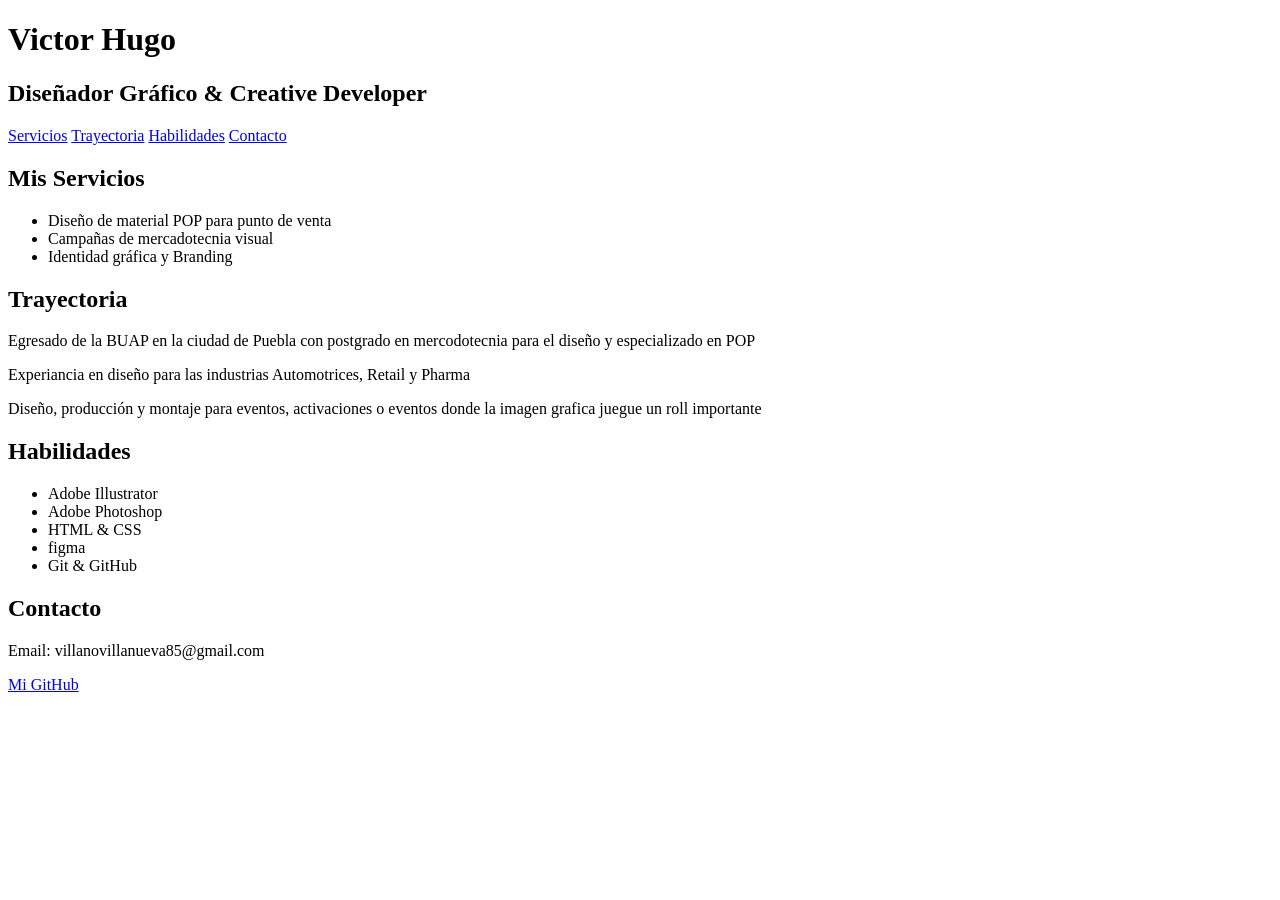
==== index.html @ 028a3ffd "mi primera pagina web" ====
<!DOCTYPE html>
<html lang="es">
    <head>
        <meta charset="UTF-8">
        <title>Victor Hugo - Creative Developer</title>
    </head>

    <body>

        <header>
            <h1>Victor Hugo</h1>
            <h2>Diseñador Gráfico & Creative Developer</h2>
        </header>

        <nav>
            <a href="#servicios">Servicios</a>
            <a href="#trayectoria">Trayectoria</a>
            <a href="#habilidades">Habilidades</a>
            <a href="#contacto">Contacto</a>
        </nav>

        <main>
            <section id="servicios">
                <h2>Mis Servicios</h2>
                <ul>
                    <li>Diseño de material POP para punto de venta </li>
                    <li>Campañas de mercadotecnia visual</li>
                    <li>Identidad gráfica y Branding</li>
                </ul>
            </section>

            <section id="trayectoria">
                <h2>Trayectoria</h2>
                <p>Egresado de la BUAP en la ciudad de Puebla con postgrado en mercodotecnia para el diseño y especializado en POP </p>
                <p>Experiancia en diseño para las industrias Automotrices, Retail y Pharma</p>
                <p>Diseño, producción y montaje para eventos, activaciones o eventos donde la imagen grafica juegue un roll importante</p>
            </section>

            <section id="habilidades">
                <h2>Habilidades</h2>
                <ul>
                    <li>Adobe Illustrator</li>
                    <li>Adobe Photoshop</li>
                    <li>HTML & CSS</li>
                    <li>figma</li>
                    <li>Git & GitHub</li>
                </ul>
            </section>

        </main>
        
        <footer id="contacto">
            <h2>Contacto</h2>
            <p>Email: villanovillanueva85@gmail.com</p>
            <a href="https://github.com/VillanoCyb">Mi GitHub</a>
        </footer>

    </body>
</html>
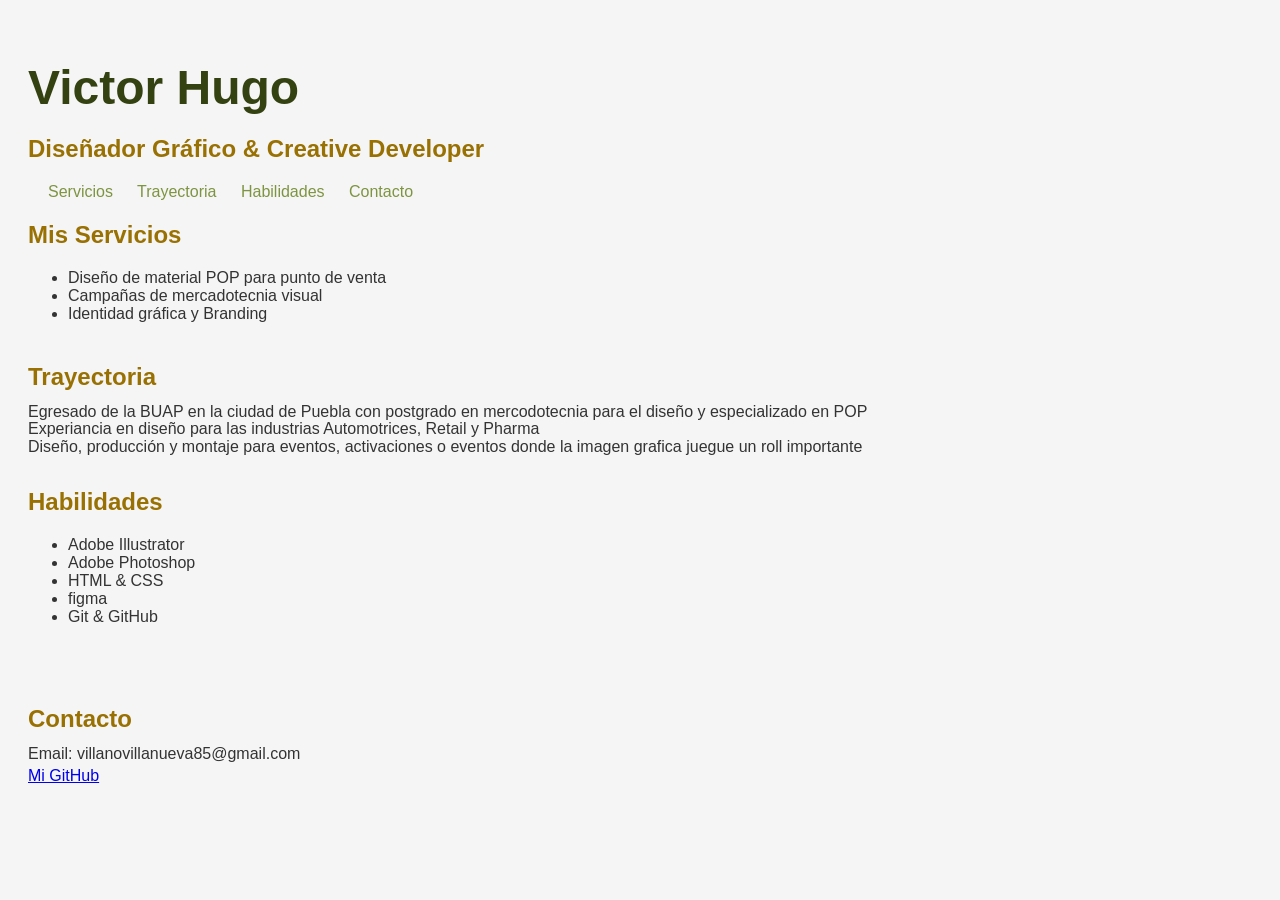
==== commit 40bb4fed: "agrego estilos css semana 2" ====
--- a/index.html
+++ b/index.html
@@ -2,6 +2,7 @@
 <html lang="es">
     <head>
         <meta charset="UTF-8">
+        <link rel="stylesheet" href="estilos.css">
         <title>Victor Hugo - Creative Developer</title>
     </head>
 
--- a/estilos.css
+++ b/estilos.css
@@ -0,0 +1,54 @@
+body {
+    font-family: Arial, Helvetica, sans-serif;
+    background-color: #f5f5f5;
+    color: #333333;
+}
+
+h1 {
+    color: #344212;
+    font-size: 48px;
+}
+
+h2 {
+    color: #997103;
+}
+
+body {
+    max-width: 900;
+    margin: 50 auto;
+    padding: 20px;
+}
+
+nav {
+    margin: 20px;
+}
+
+nav a {
+    margin-right: 20px;
+    color: #7d9440;
+    text-decoration: none;
+}
+
+nav a:hover {
+    color: #07bff7;
+}
+
+h1 {
+    font-size: 48px;
+    margin-bottom: 8px;
+}
+
+p {
+    line-height: 1.6px;
+    margin-bottom: 12px;
+}
+
+section {
+    margin-bottom: 40px;
+}
+
+footer {
+    border-top: 2x solid #457b9d;
+    padding-top: 20px;
+    margin-top: 40px;
+}
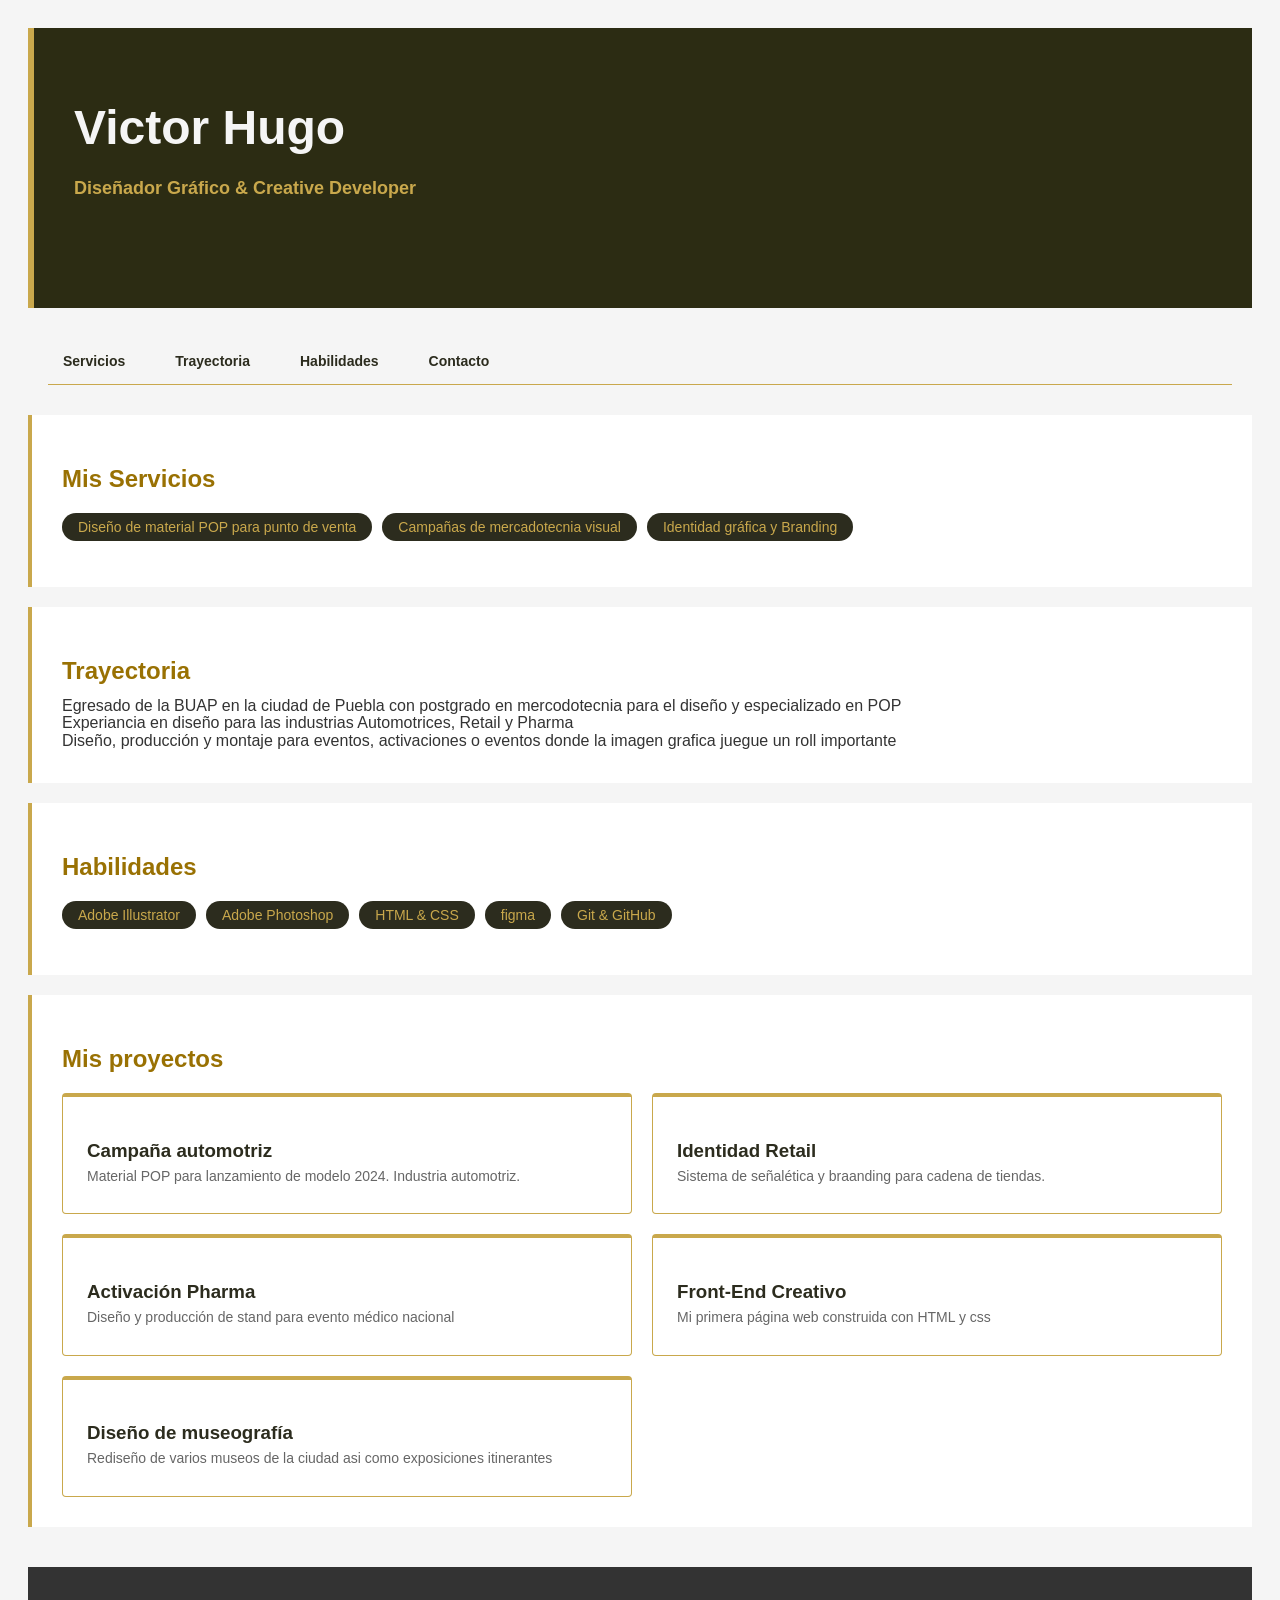
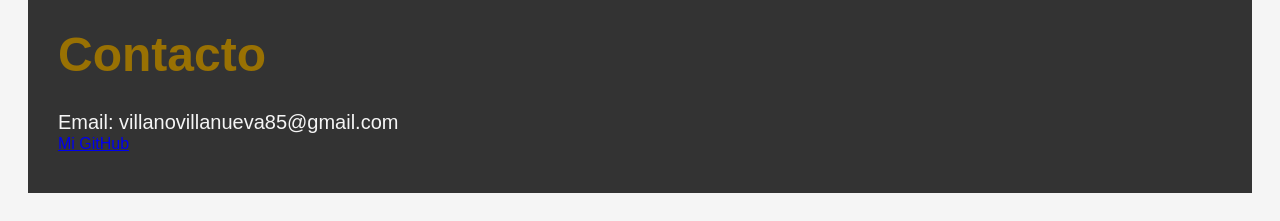
==== commit 0df231b5: "css grid semana 2" ====
--- a/index.html
+++ b/index.html
@@ -48,6 +48,41 @@
                 </ul>
             </section>
 
+            <section id="proyectos">
+                <h2>Mis proyectos</h2>
+
+                <div class="grid-proyectos">
+
+                    <div class="tarjeta">
+                        <h3>Campaña automotriz</h3>
+                        <p>Material POP para lanzamiento de modelo 2024. Industria automotriz.</p>
+                    </div>
+
+                    <div class="tarjeta">
+                        <h3>Identidad Retail</h3>
+                        <p>Sistema de señalética y braanding para cadena de tiendas.</p>
+                    </div>
+
+                    <div class="tarjeta">
+                        <h3>Activación Pharma</h3>
+                        <p>Diseño y producción de stand para evento médico nacional</p>
+                    </div>
+                    
+                    <div class="tarjeta">
+                        <h3>Front-End Creativo</h3>
+                        <p>Mi primera página web construida con HTML y css</p>
+                    </div>
+
+                    <div class="tarjeta">
+                        <h3>Diseño de museografía</h3>
+                        <p>Rediseño de varios museos de la ciudad asi como exposiciones itinerantes</p>
+                    </div>
+
+                </div>
+
+
+            </section>
+
         </main>
         
         <footer id="contacto">
--- a/estilos.css
+++ b/estilos.css
@@ -51,4 +51,115 @@
     border-top: 2x solid #457b9d;
     padding-top: 20px;
     margin-top: 40px;
+}
+
+header {
+    background-color: #2c2c13;
+    color: #f5f5f5;
+    padding: 40px;
+    margin-bottom: 30px;
+    border-left: 6px solid #c9a84c;
+}
+
+header h1 {
+    color: #f5f5f5;
+    margin-bottom: 8px;
+}
+
+header h2 {
+    color: #c9a84c;
+    font-size: 18px;
+}
+
+section {
+    background-color: #ffffff;
+    padding: 30px;
+    margin-bottom: 20px;
+    border-left: 4px solid #c9a84c;
+}
+
+footer {
+    background-color: #333333;
+    padding-top: 20;
+    padding-bottom: 40px;
+    padding-left: 30px;
+}
+
+footer h2 {
+    font-size: 48px;
+}
+
+footer p {
+    color: #f5f5f5;
+    font-size: 20px;
+}
+
+nav {
+    display: flex;
+    flex-direction: row;
+    justify-content: flex-start;
+    gap: 30px;
+    padding: 15px;
+    border-bottom: 1px solid #c9a84c;
+    margin-bottom: 30px;
+}
+
+nav a {
+    text-decoration: none;
+    color: #2c2c1e;
+    font-weight: bold;
+    font-size: 14px;
+}
+
+nav a:hover {
+    color: #c9a84c;
+}
+
+header {
+    display: flex;
+    flex-direction: column;
+    justify-content: flex-start;
+    min-height: 200px;
+}
+
+section ul {
+    display: flex;
+    flex-wrap: wrap;
+    gap: 10px;
+    list-style: none;
+    padding: 0;
+}
+
+section ul li {
+    background-color: #2c2c1e;
+    color: #c9a84c;
+    padding:  6px 16px ;
+    border-radius: 20px;
+    font-size: 14px;
+}
+
+.grid-proyectos {
+    display: grid;
+    grid-template-columns: repeat(2, 1fr);
+    gap: 20px;
+    margin-top: 20px;
+}
+
+.tarjeta {
+    background-color: #ffffff;
+    border: 0.5px solid #c9a84c;
+    border-top: 4px solid  #c9a84c;
+    padding: 24px;
+    border-radius: 4px;
+}
+
+.tarjeta h3 {
+    color: #2c2c1e;
+    margin-bottom: 8px;
+}
+
+.tarjeta p {
+    color: #666;
+    font-size: 14px;
+    line-height: 1.6 px;
 }
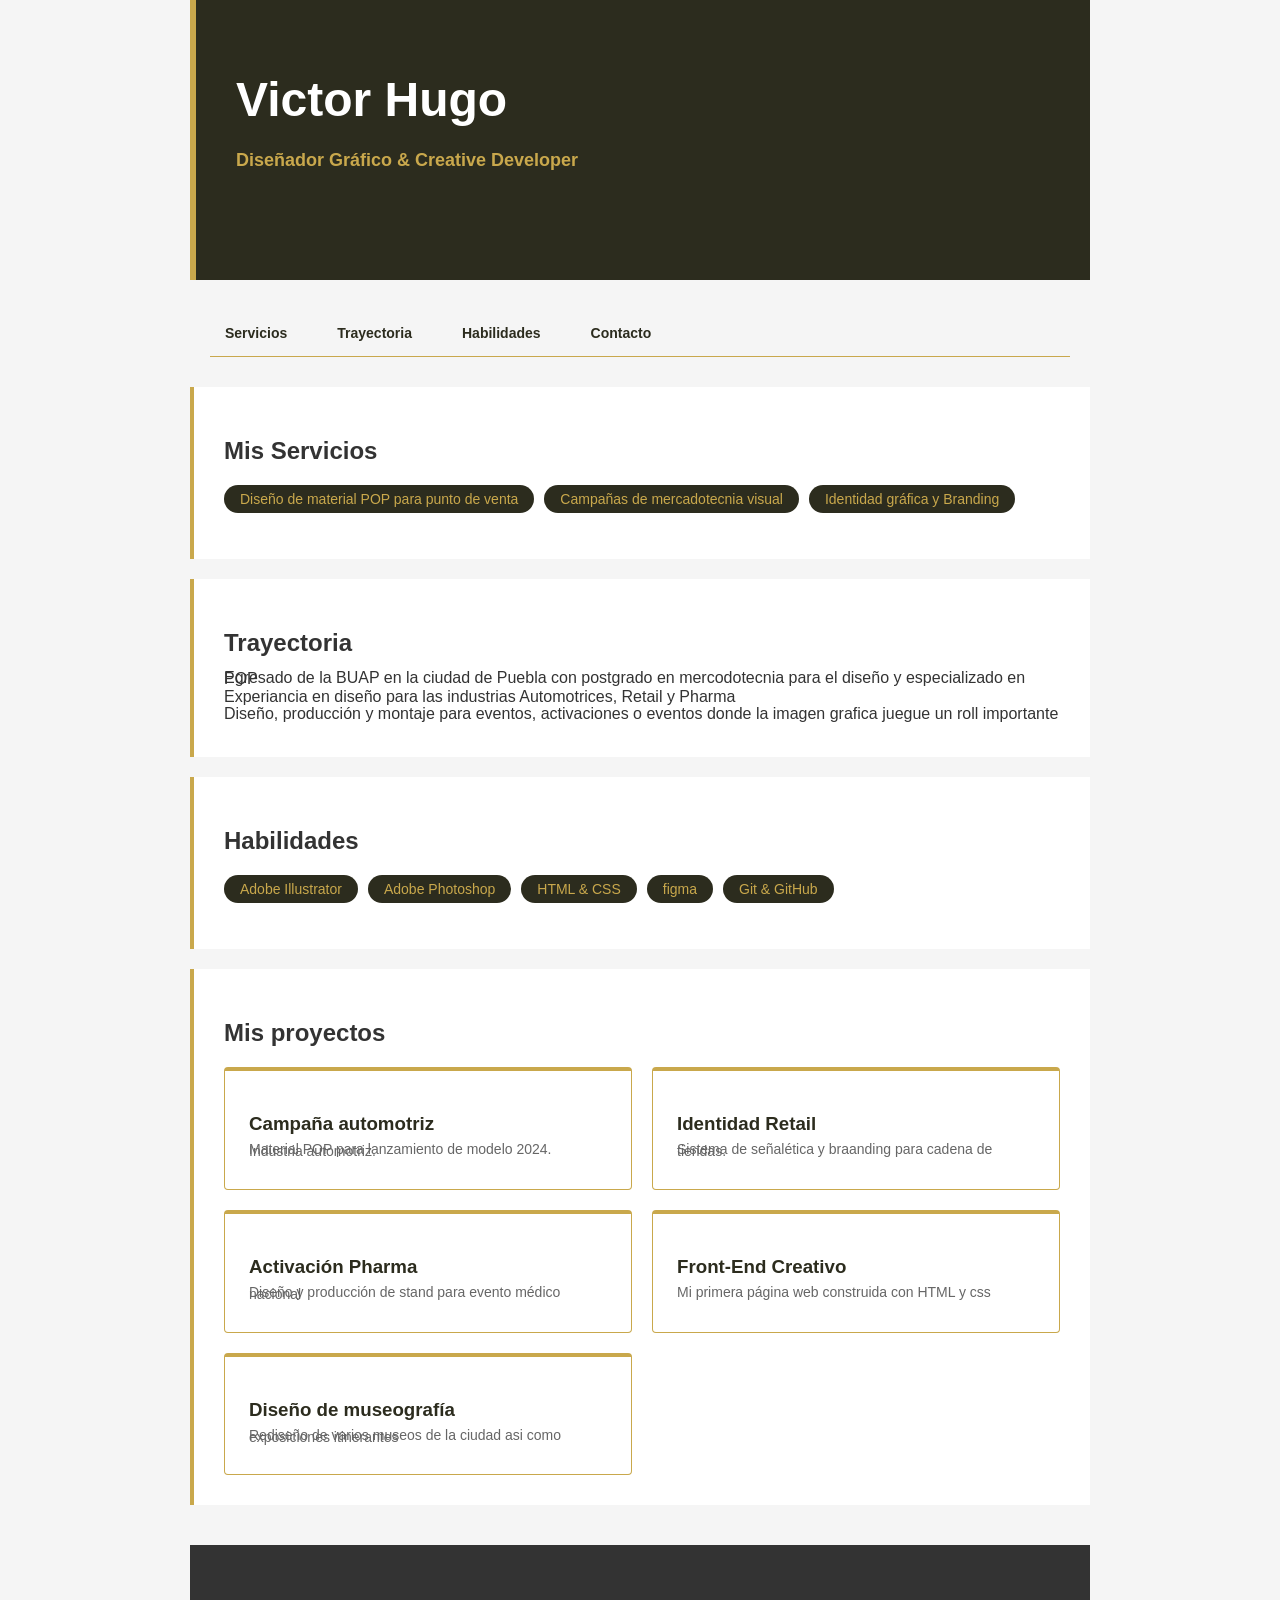
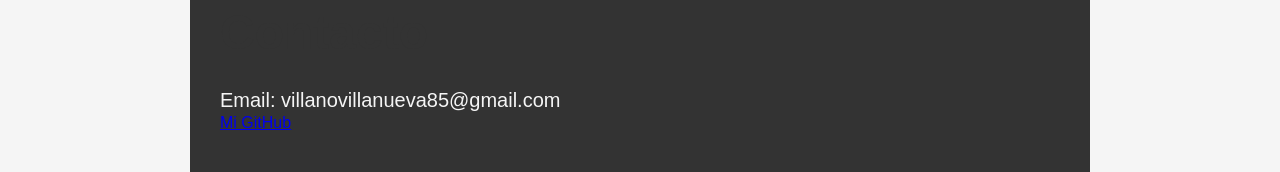
==== commit b0e840ae: "variables css y google fonts semana2" ====
--- a/index.html
+++ b/index.html
@@ -2,6 +2,9 @@
 <html lang="es">
     <head>
         <meta charset="UTF-8">
+        <link rel="preconnect" href="https://fonts.googleapis.com">
+        <link rel="preconnect" href="https://fonts.gstatic.com" crossorigin>
+        <link href="https://fonts.googleapis.com/css2?family=Playfair+Display:ital,wght@0,400..900;1,400..900&display=swap" rel="stylesheet">
         <link rel="stylesheet" href="estilos.css">
         <title>Victor Hugo - Creative Developer</title>
     </head>
--- a/estilos.css
+++ b/estilos.css
@@ -1,23 +1,39 @@
-body {
-    font-family: Arial, Helvetica, sans-serif;
-    background-color: #f5f5f5;
-    color: #333333;
-}
-
-h1 {
-    color: #344212;
-    font-size: 48px;
-}
-
-h2 {
-    color: #997103;
+:root {
+    --color-primario: #2c2c1e;
+    --color-acento: #c9a84c;
+    --color-fondo: #f5f5f5;
+    --color-texto: #333333;
+    --color-blanco: #ffffff;
+    --fuente-titulo: 'Playfair Displa', serif;
 }
 
 body {
-    max-width: 900;
-    margin: 50 auto;
-    padding: 20px;
+    font-family: Arial, Helvetica, sans-serif;
+    background-color: var(--color-fondo);
+    color: var(--color-texto);
+    max-width: 900px;
+    margin: 0 auto;
+    padding: 4opx 20px;
 }
+
+h1 h2 h3 {
+    font-family: var(--fuente-titulo);
+}
+
+header {
+    background-color: var(--color-primario);
+    border-left: var(--color-acento);
+}
+
+header h1 {
+    color: var(--color-blanco);
+}
+
+header h2 {
+    color: var(--color-acento);
+}
+
+
 
 nav {
     margin: 20px;
@@ -54,28 +70,28 @@
 }
 
 header {
-    background-color: #2c2c13;
-    color: #f5f5f5;
+    background-color: var(--color-primario);
+    color: var(--color-blanco);
     padding: 40px;
     margin-bottom: 30px;
-    border-left: 6px solid #c9a84c;
+    border-left: 6px solid var(--color-acento);
 }
 
 header h1 {
-    color: #f5f5f5;
+    color: var(--color-blanco);
     margin-bottom: 8px;
 }
 
 header h2 {
-    color: #c9a84c;
+    color: var(--color-acento);
     font-size: 18px;
 }
 
 section {
-    background-color: #ffffff;
+    background-color: var(--color-blanco);
     padding: 30px;
     margin-bottom: 20px;
-    border-left: 4px solid #c9a84c;
+    border-left: 4px solid var(--color-acento);
 }
 
 footer {
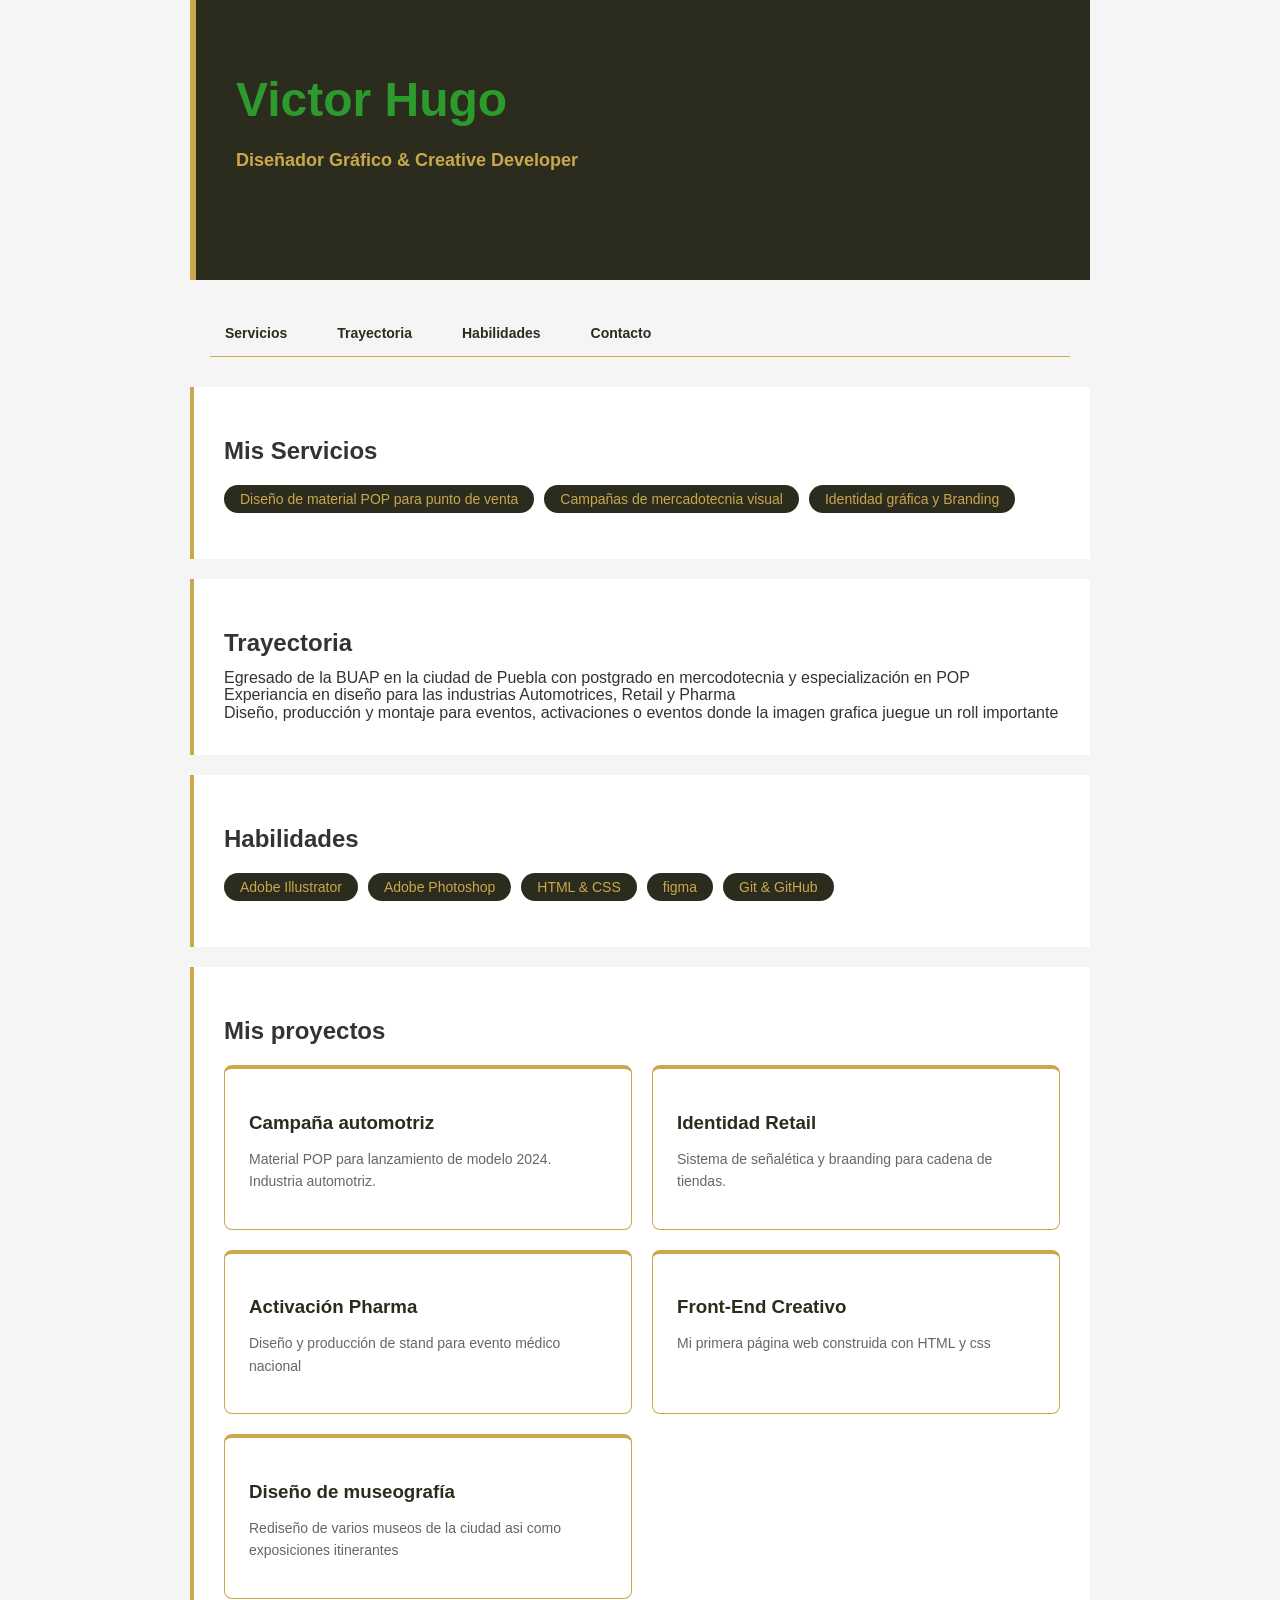
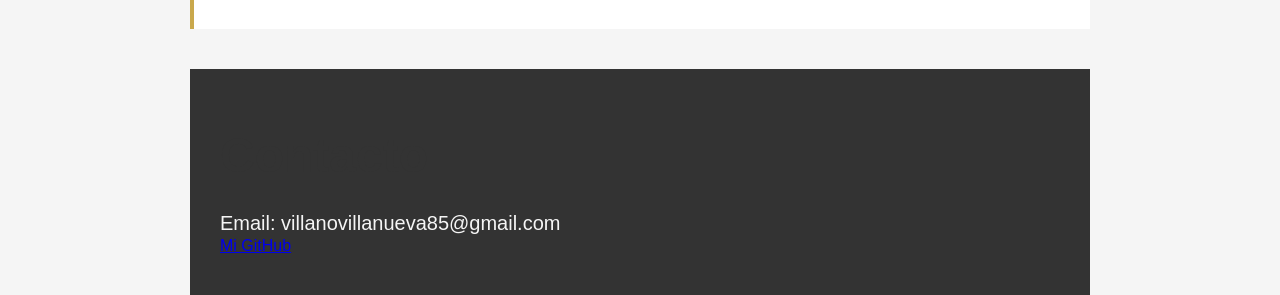
==== commit e0538547: "repaso semana 2 completo" ====
--- a/index.html
+++ b/index.html
@@ -35,7 +35,7 @@
 
             <section id="trayectoria">
                 <h2>Trayectoria</h2>
-                <p>Egresado de la BUAP en la ciudad de Puebla con postgrado en mercodotecnia para el diseño y especializado en POP </p>
+                <p>Egresado de la BUAP en la ciudad de Puebla con postgrado en mercodotecnia y especialización en POP </p>
                 <p>Experiancia en diseño para las industrias Automotrices, Retail y Pharma</p>
                 <p>Diseño, producción y montaje para eventos, activaciones o eventos donde la imagen grafica juegue un roll importante</p>
             </section>
@@ -80,12 +80,8 @@
                         <h3>Diseño de museografía</h3>
                         <p>Rediseño de varios museos de la ciudad asi como exposiciones itinerantes</p>
                     </div>
-
                 </div>
-
-
             </section>
-
         </main>
         
         <footer id="contacto">
--- a/estilos.css
+++ b/estilos.css
@@ -5,6 +5,8 @@
     --color-texto: #333333;
     --color-blanco: #ffffff;
     --fuente-titulo: 'Playfair Displa', serif;
+    --color-secundario: #2c9a2c;
+    --border-radius: 8px;
 }
 
 body {
@@ -26,7 +28,7 @@
 }
 
 header h1 {
-    color: var(--color-blanco);
+    color: var(--color-secundario);
 }
 
 header h2 {
@@ -78,7 +80,7 @@
 }
 
 header h1 {
-    color: var(--color-blanco);
+    color: var(--color-secundario);
     margin-bottom: 8px;
 }
 
@@ -166,7 +168,7 @@
     border: 0.5px solid #c9a84c;
     border-top: 4px solid  #c9a84c;
     padding: 24px;
-    border-radius: 4px;
+    border-radius: var(--border-radius);
 }
 
 .tarjeta h3 {
@@ -177,5 +179,8 @@
 .tarjeta p {
     color: #666;
     font-size: 14px;
-    line-height: 1.6 px;
+    line-height: 1.6;
+    display: -webkit-box;
+    -webkit-line-clamp: 2;
+    -webkit-box-orient: vertical;
 }
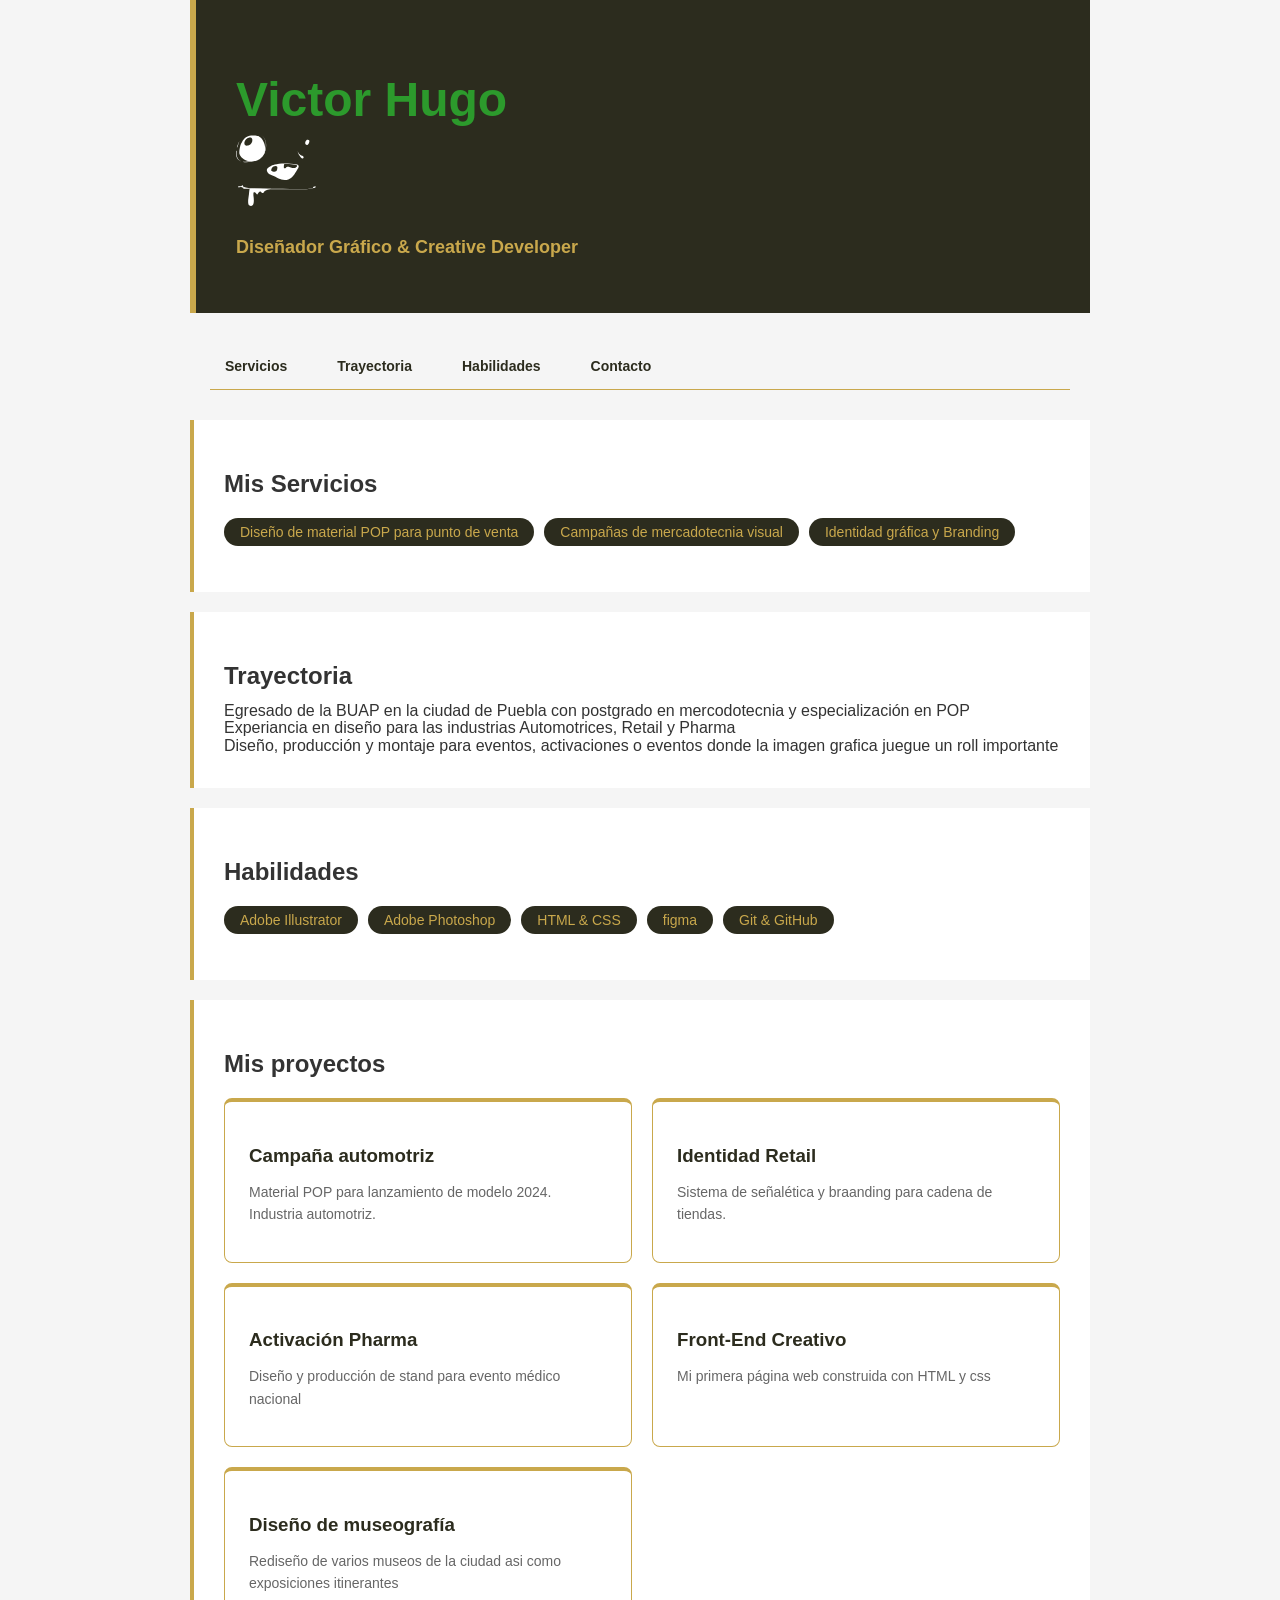
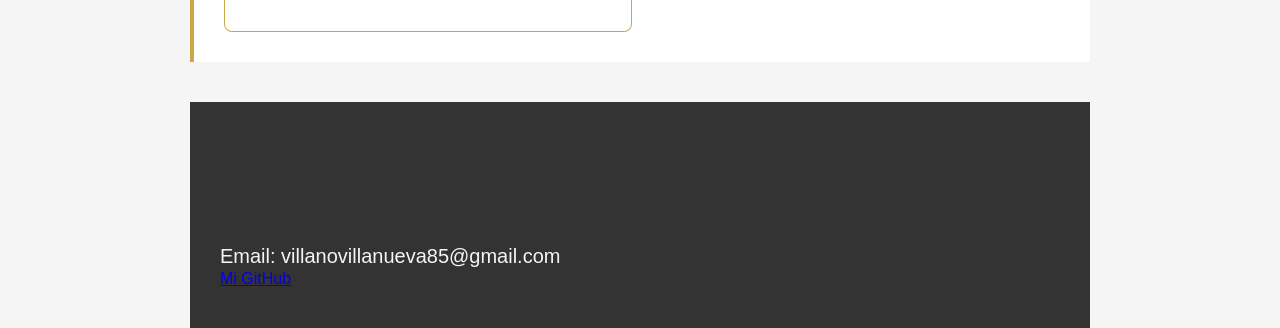
==== commit fb2abcca: "svg e icono semana 3" ====
--- a/index.html
+++ b/index.html
@@ -13,6 +13,7 @@
 
         <header>
             <h1>Victor Hugo</h1>
+            <img src="logo.svg" alt="Logo Victor Hugo" width="80">
             <h2>Diseñador Gráfico & Creative Developer</h2>
         </header>
 
--- a/estilos.css
+++ b/estilos.css
@@ -183,4 +183,9 @@
     display: -webkit-box;
     -webkit-line-clamp: 2;
     -webkit-box-orient: vertical;
+}
+
+header img {
+    filter: brightness(0) invert(1);
+    margin-bottom: 16px;
 }
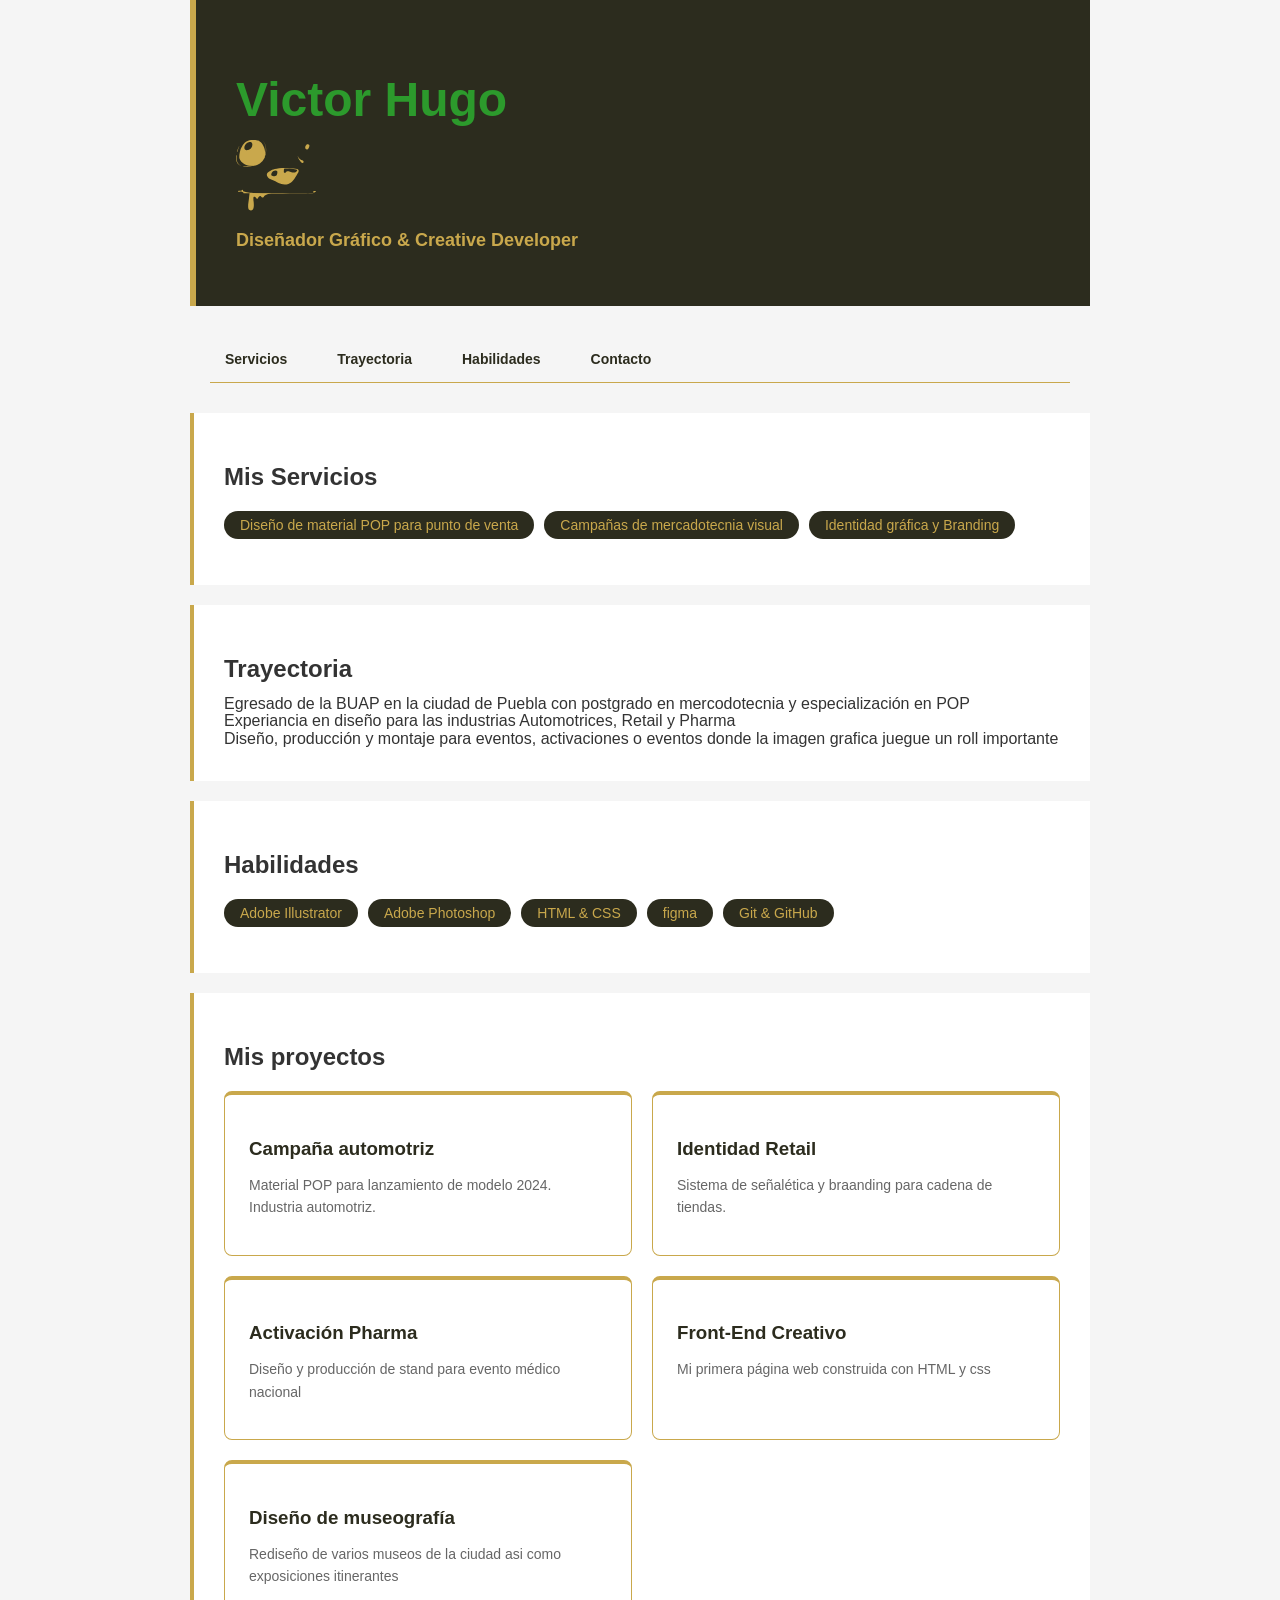
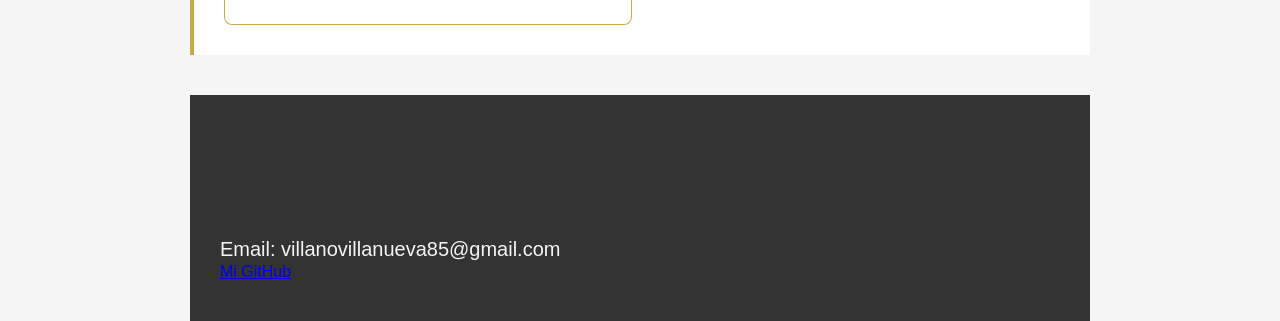
==== commit 9ac565e1: "svg inline y hover semana 3" ====
--- a/index.html
+++ b/index.html
@@ -13,7 +13,29 @@
 
         <header>
             <h1>Victor Hugo</h1>
-            <img src="logo.svg" alt="Logo Victor Hugo" width="80">
+            <svg id="Capa_1" data-name="Capa 1" xmlns="http://www.w3.org/2000/svg" width="80" height="80" viewBox="0 0 300.51 266.7">
+                <defs>
+                    <style>
+                        .cls-1 {
+                            fill: #1d1d1b;
+                        }
+                    </style>
+                </defs>
+                <path class="cls-1" d="m93.86,0c18.74,11,22.37,34.37,17.88,54.09-1.43,6.64-4.6,12.87-7.15,19.15l-1.84-.78c2.67-6.13,5.96-12.2,7.53-18.7,4.92-19.39,1.84-42.42-16.42-53.76h0Z"/>
+                <path class="cls-1" d="m266.57,18.24c-2.18.95-6.49,6.96-6.57,10.79-.03,1.26-.25,4.66,2.33,6.98,2.4,2.17,4.81,1.65,7.11.61,4.17-1.89,7.38-13.11,5.96-16.27-2.16-3.22-5.98-2.89-8.82-2.12Z"/>
+                <path class="cls-1" d="m241.16,74.47c5.35,3.83,11.78,4.52,12.68,7.9.61,2.3-.89,5.39-2.89,5.97-4.16,1.2-11.67-9.74-13.26-12.33-4.37-7.12-6.13-14.02-5.59-14.25.57-.25,2.02,7.68,9.05,12.71Z"/>
+                <path class="cls-1" d="m291.63,202.29c-23.65,4.24-262.59,0-262.59,0,0,0-.71.18-1.41-1.59s-1.76-6,1.06-5.47,18.49,4.86,36,5.29c82.05,1.61,207,2.12,226.94,1.76Z"/>
+                <path class="cls-1" d="m8.04,196.65c-1.17-.19-.76-4.13,2.15-4.13s9.49-.37,9.49-.37c0,0,2.12,0,3.18-2.38s3.44,0,3.44,0c0,0-1.06,2.91,1.85,4.5s-1.85,3.71-1.85,3.71c0,0-1.21.14-3.7-.44-.49-.11-.06-.52-1.83-2.06-1.07-.85-10.73,1.5-12.73,1.18Z"/>
+                <path class="cls-1" d="m295.12,198.9s-7.01.26-5.96-2.25c1.06-2.51,3.96-3.46,6.04-3.54s3.17.27,4.01.63c2.38,1.06.99,2.63-.47,2.76s-2.84.68-3.64,2.4Z"/>
+                <path class="cls-1" d="m51.27,200.78c26.44-.48,54.68,1.06,81.16,1.46-9.01,2.89-24.97,4.42-28.53,14.45-1.15.04-2.16.59-3.4.82-1.17.25-2.57,0-3.6-.65-1.79-1.05-2.29-2.95-3.71-3.86-2.46-1.3-6.2.7-8.03,2.67-1.09,1.18-1.83,2.66-2.55,4.3-.48,1-.73,1.85-1.67,2.71-1.32,1.15-3.09.31-3.77-.95-1.33-2.3-2.49-4.52-4.93-5.69-3.38-1.68-6.57-1.78-6.75,2.83-.29,4.48-.23,8.92.56,13.36.87,7.2,1.37,14.51.46,21.74-.57,3.71-1.46,7.57-4.28,10.38-3.03,2.92-7.9,3-11.44.91-6.54-4.27-5.05-14.65-5.1-21.41.52-7.23,2.42-14.23,2.91-21.48.37-5.12.88-10.98,1.73-16.14.25-1.79.45-3.69.92-5.45h0Z"/>
+                <path class="cls-1" d="m83.73,4.11C77.03,0,53.57,1.6,50.4,2.46c-20.5,5.56-26.85,21.86-30.61,28.87-4.7,8.73-9.19,31.23-6.8,40.14,6.88,18.71,27.02,24.71,31.29,25.85,21.1,5.62,50.49-2.2,61.9-27.21,9.66-22.6-1.57-56.01-22.45-65.99Zm-23.17,21.25c-2.03,7.29-8.4,12.47-14.94,14-2.27.53-8.29,1.95-11.83-1.56-3.66-3.63-2.09-9.98-1.56-12.14,1.89-7.62,8.41-13.52,15.56-15.25,2.47-.6,7.26-1.75,10.58.93,4.82,3.89,2.56,12.63,2.18,14Z"/>
+                <path class="cls-1" d="m5.35,45.92c1.99-7.83,4.56-15.18,6.75-21,.05-.11-.13-.2-.18-.09-2.83,5.4-5.12,11.08-7.07,16.87-.51,1.58-1.01,3.23-1.48,4.93.69-.24,1.35-.48,1.99-.7Z"/>
+                <g>
+                    <path class="cls-1" d="m80.44,92.17c-2.96.73-5.86,1.62-8.81,2.33,0,0-4.4,1.13-4.4,1.13-7.3,1.77-14.81,3.33-22.23,4.3-5.3.75-19.38.79-20.84.57.9.2,1.8.38,2.71.53,18.26,2.95,36.73-2.04,53.64-8.67.12-.04.05-.23-.06-.19Z"/>
+                    <path class="cls-1" d="m18.6,98.54c-.6-.34-1.15-.73-1.68-1.14-2.2-1.08-4.27-2.45-6.14-4.2C2.51,85.32,1.11,72.87,2.64,60.06c-.61-.2-1.28-.43-1.98-.66-1.76,12.78-.42,26.12,9.39,34.62,3.27,2.74,7.12,4.53,11.14,5.72-.88-.32-1.74-.71-2.59-1.2Z"/>
+                </g>
+                <path class="cls-1" d="m234.73,114.1c-1.37-2.12-4.1-2.62-5.29-2.82-65.13-11.1-96.35,4.24-96.35,4.24-13.18,6.47-16.98,11.52-17.29,16.24-.36,5.34,3.7,10.99,7.41,14.12,3.66,3.08,7.42,4.09,9.18,4.59,14.66,4.19,17.37,9.81,29.65,14.12,5.2,1.82,19.43,6.81,34.59,2.12,15.39-4.76,22.12-16.52,35.29-39.53,2.07-3.61,5.13-9.49,2.82-13.06Zm-79.59,11.82c-.45,3.38-1.05,7.9-4.76,10.59-3.8,2.74-8.32,1.72-12.44.79-3.77-.85-4.69-2.08-5.03-2.65-.23-.39-1.04-1.88,0-5.56.67-2.38,2.22-7.87,7.68-10.85,4.15-2.27,11.02-3.35,13.76,0,1.56,1.9,1.21,4.52.79,7.68Zm68.56-3.18c-4.2,2.1-8.48,1.38-11.91.79-4.08-.69-3.79-1.47-9-2.65-5.87-1.33-9.5-2.15-12.44-.26-2.52,1.62-2.5,3.92-5.03,4.5-1.98.45-4.94.02-5.29-1.59-.7-3.2.06-9.04.28-12.58,1.18-2.14,10.6-2.6,34.93.13,8.82,1.14,13.95,1.88,14.56,4.5.59,2.53-3.28,5.74-6.09,7.15Z"/>
+            </svg>
             <h2>Diseñador Gráfico & Creative Developer</h2>
         </header>
 
@@ -92,4 +114,7 @@
         </footer>
 
     </body>
-</html>+</html>
+
+
+
--- a/estilos.css
+++ b/estilos.css
@@ -188,4 +188,19 @@
 header img {
     filter: brightness(0) invert(1);
     margin-bottom: 16px;
+}
+
+header svg {
+    width: "80px";
+    height: "80px";
+    margin-bottom: "16px";
+}
+
+header svg .cls-1 {
+    fill: #c9a84c;
+}
+
+header svg:hover .cls-1 {
+    fill: #ffffff;
+    transition: fill 0.3s ease;
 }
